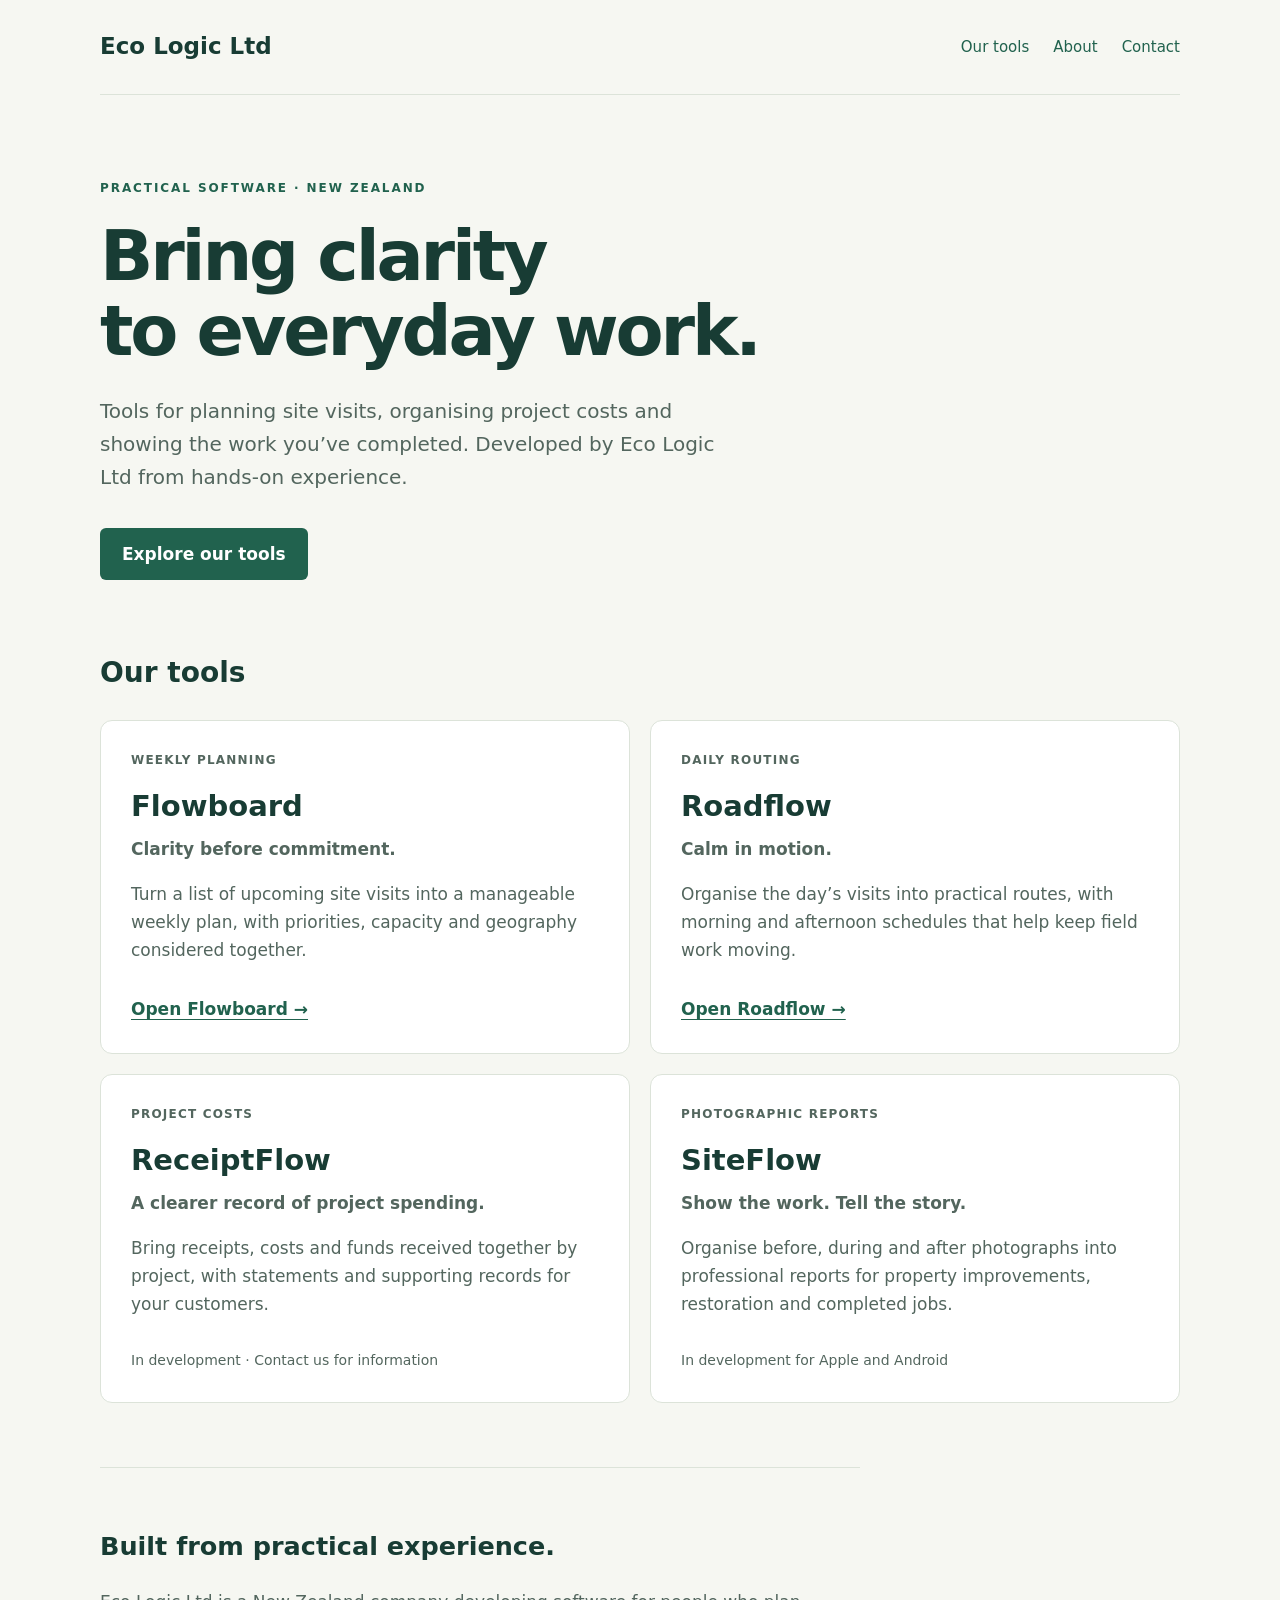
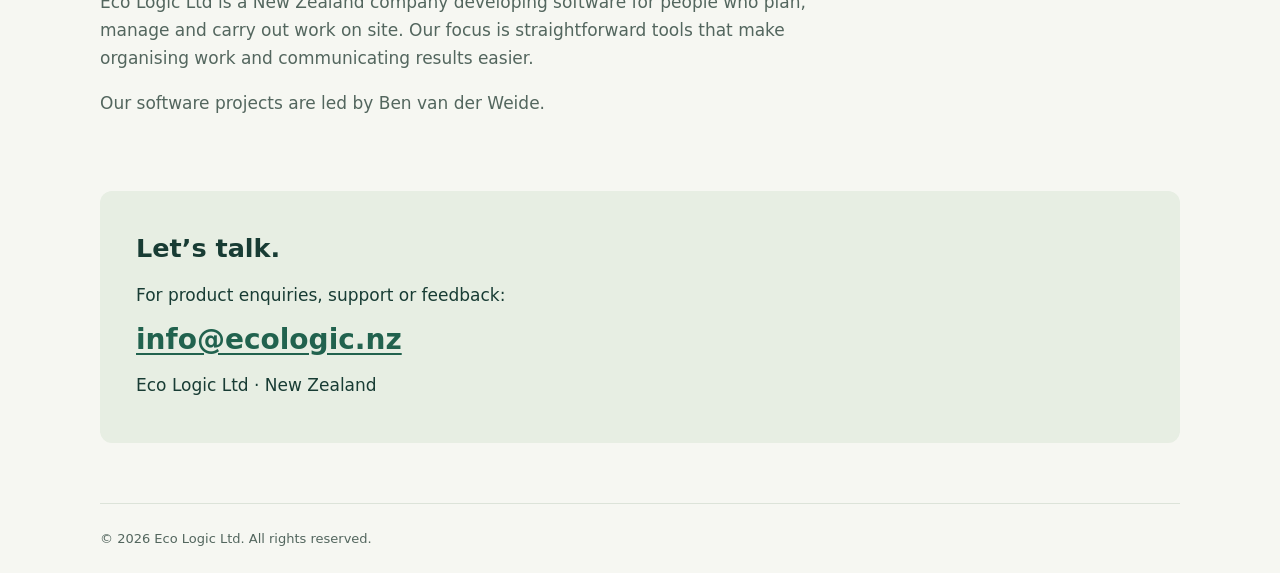
==== index.html @ ee763df4 "Add initial HTML structure for Eco Logic Ltd site" ====
<!DOCTYPE html>
<html lang="en-NZ">
<head>
  <meta charset="UTF-8">
  <meta name="viewport" content="width=device-width, initial-scale=1">
  <meta name="description"
        content="Eco Logic Ltd develops practical software for planning field work, managing project costs and documenting completed work.">
  <title>Eco Logic Ltd | Practical tools for everyday work</title>
  <style>
    :root {
      color-scheme: light;
      --ink: #183c34;
      --green: #21624e;
      --muted: #53665e;
      --paper: #f6f7f2;
      --line: #dce3d9;
    }
    * { box-sizing: border-box; }
    body {
      margin: 0;
      background: var(--paper);
      color: var(--ink);
      font: 17px/1.65 system-ui, -apple-system, sans-serif;
    }
    a { color: var(--green); text-underline-offset: 4px; }
    a:focus-visible {
      outline: 3px solid #b46d24;
      outline-offset: 5px;
    }
    .wrap { width: min(1080px, 90%); margin: auto; }
    header {
      display: flex;
      justify-content: space-between;
      align-items: center;
      gap: 20px;
      padding: 28px 0;
      border-bottom: 1px solid var(--line);
    }
    .brand { font-size: 23px; font-weight: 750; }
    nav { display: flex; gap: 24px; }
    nav a { font-size: 15px; text-decoration: none; }
    .hero { padding: 84px 0 70px; max-width: 820px; }
    .eyebrow {
      text-transform: uppercase;
      letter-spacing: .16em;
      font-size: 12px;
      font-weight: 750;
      color: var(--green);
    }
    h1 {
      font-size: clamp(38px, 6.5vw, 70px);
      line-height: 1.08;
      letter-spacing: -.045em;
      margin: 20px 0 25px;
    }
    .intro {
      max-width: 650px;
      font-size: 20px;
      color: var(--muted);
    }
    .button {
      display: inline-block;
      padding: 12px 22px;
      margin-top: 14px;
      background: var(--green);
      color: white;
      text-decoration: none;
      border-radius: 6px;
      font-weight: 650;
    }
    section { scroll-margin-top: 24px; }
    .section-heading { margin: 0 0 24px; font-size: 28px; }
    .apps {
      display: grid;
      grid-template-columns: repeat(2, minmax(0, 1fr));
      gap: 20px;
    }
    article {
      display: flex;
      flex-direction: column;
      padding: 30px;
      background: white;
      border: 1px solid var(--line);
      border-radius: 12px;
    }
    .category {
      font-size: 12px;
      font-weight: 750;
      letter-spacing: .1em;
      text-transform: uppercase;
      color: var(--muted);
    }
    h3 { margin: 12px 0 4px; font-size: 29px; }
    .tagline { margin: 0; font-weight: 650; }
    article p { color: var(--muted); }
    .app-link, .status { margin-top: auto; padding-top: 14px; }
    .app-link { font-weight: 650; }
    .status { font-size: 14px; color: var(--muted); }
    .about {
      margin-top: 64px;
      padding: 36px 0;
      border-top: 1px solid var(--line);
      max-width: 760px;
    }
    .about p { color: var(--muted); }
    .contact {
      margin: 20px 0 60px;
      padding: 36px;
      border-radius: 12px;
      background: #e7eee3;
    }
    .contact h2 { margin: 0 0 12px; }
    .contact p { margin: 8px 0; }
    .email { font-size: clamp(20px, 4vw, 28px); font-weight: 700; }
    footer {
      padding: 24px 0;
      border-top: 1px solid var(--line);
      color: var(--muted);
      font-size: 13px;
    }
    @media (max-width: 620px) {
      header { align-items: flex-start; flex-direction: column; gap: 10px; }
      .hero { padding: 50px 0; }
      .apps { grid-template-columns: 1fr; }
      article, .contact { padding: 24px; }
      .intro { font-size: 18px; }
    }
  </style>
</head>
<body>
  <div class="wrap">
    <header>
      <div class="brand">Eco Logic Ltd</div>
      <nav aria-label="Main navigation">
        <a href="#tools">Our tools</a>
        <a href="#about">About</a>
        <a href="#contact">Contact</a>
      </nav>
    </header>

    <main>
      <section class="hero" aria-labelledby="headline">
        <div class="eyebrow">Practical software · New Zealand</div>
        <h1 id="headline">Bring clarity<br>to everyday work.</h1>
        <p class="intro">
          Tools for planning site visits, organising project costs
          and showing the work you’ve completed.
          Developed by Eco Logic Ltd from hands-on experience.
        </p>
        <a class="button" href="#tools">Explore our tools</a>
      </section>

      <section id="tools" aria-labelledby="tools-title">
        <h2 class="section-heading" id="tools-title">Our tools</h2>
        <div class="apps">
          <article>
            <div class="category">Weekly planning</div>
            <h3>Flowboard</h3>
            <p class="tagline">Clarity before commitment.</p>
            <p>
              Turn a list of upcoming site visits into a manageable
              weekly plan, with priorities, capacity and geography
              considered together.
            </p>
            <a class="app-link" href="https://flowboard.streamlit.app">
              Open Flowboard →
            </a>
          </article>

          <article>
            <div class="category">Daily routing</div>
            <h3>Roadflow</h3>
            <p class="tagline">Calm in motion.</p>
            <p>
              Organise the day’s visits into practical routes,
              with morning and afternoon schedules that help
              keep field work moving.
            </p>
            <a class="app-link" href="https://roadflow.streamlit.app">
              Open Roadflow →
            </a>
          </article>

          <article>
            <div class="category">Project costs</div>
            <h3>ReceiptFlow</h3>
            <p class="tagline">A clearer record of project spending.</p>
            <p>
              Bring receipts, costs and funds received together
              by project, with statements and supporting records
              for your customers.
            </p>
            <div class="status">
              In development · Contact us for information
            </div>
          </article>

          <article>
            <div class="category">Photographic reports</div>
            <h3>SiteFlow</h3>
            <p class="tagline">Show the work. Tell the story.</p>
            <p>
              Organise before, during and after photographs into
              professional reports for property improvements,
              restoration and completed jobs.
            </p>
            <div class="status">
              In development for Apple and Android
            </div>
          </article>
        </div>
      </section>

      <section class="about" id="about" aria-labelledby="about-title">
        <h2 id="about-title">Built from practical experience.</h2>
        <p>
          Eco Logic Ltd is a New Zealand company developing software
          for people who plan, manage and carry out work on site.
          Our focus is straightforward tools that make organising
          work and communicating results easier.
        </p>
        <p>
          Our software projects are led by Ben van der Weide.
        </p>
      </section>

      <section class="contact" id="contact" aria-labelledby="contact-title">
        <h2 id="contact-title">Let’s talk.</h2>
        <p>For product enquiries, support or feedback:</p>
        <a class="email" href="mailto:info@ecologic.nz">info@ecologic.nz</a>
        <p>Eco Logic Ltd · New Zealand</p>
      </section>
    </main>

    <footer>
      © 2026 Eco Logic Ltd. All rights reserved.
    </footer>
  </div>
</body>
</html>
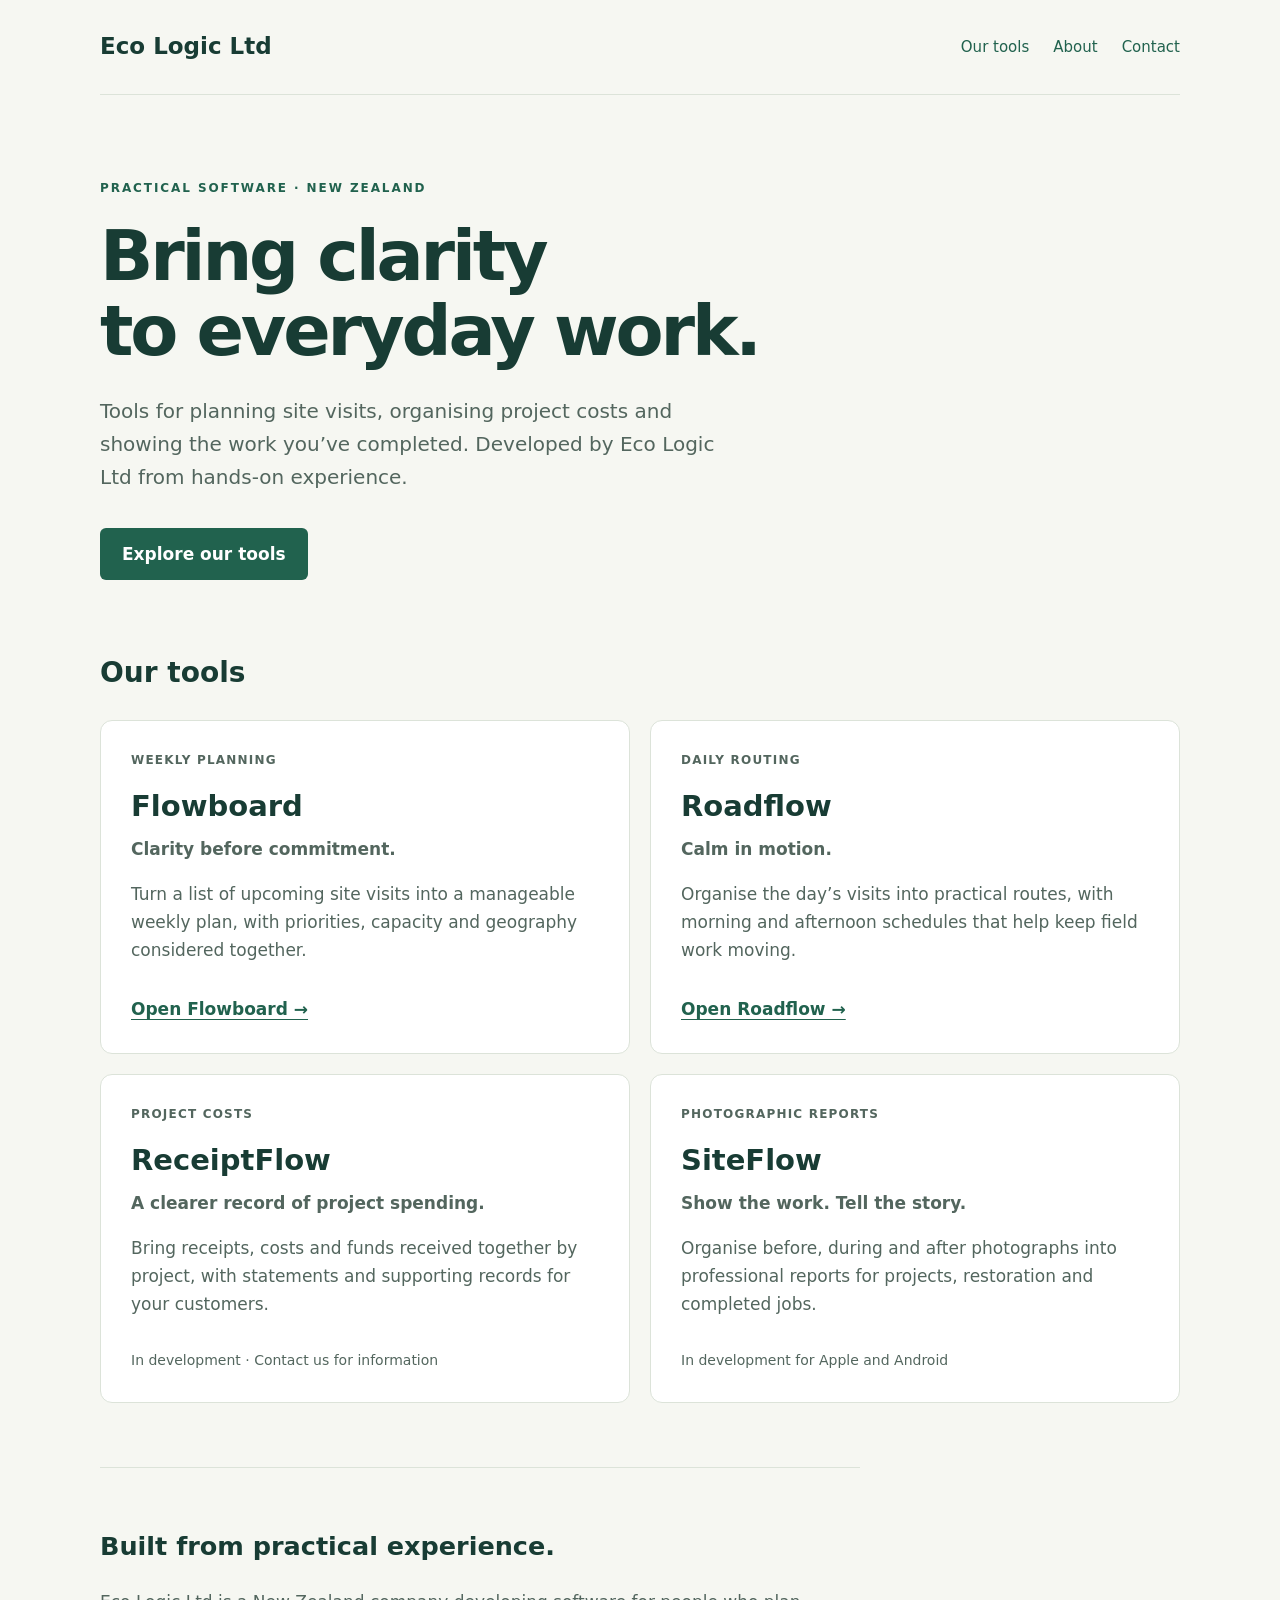
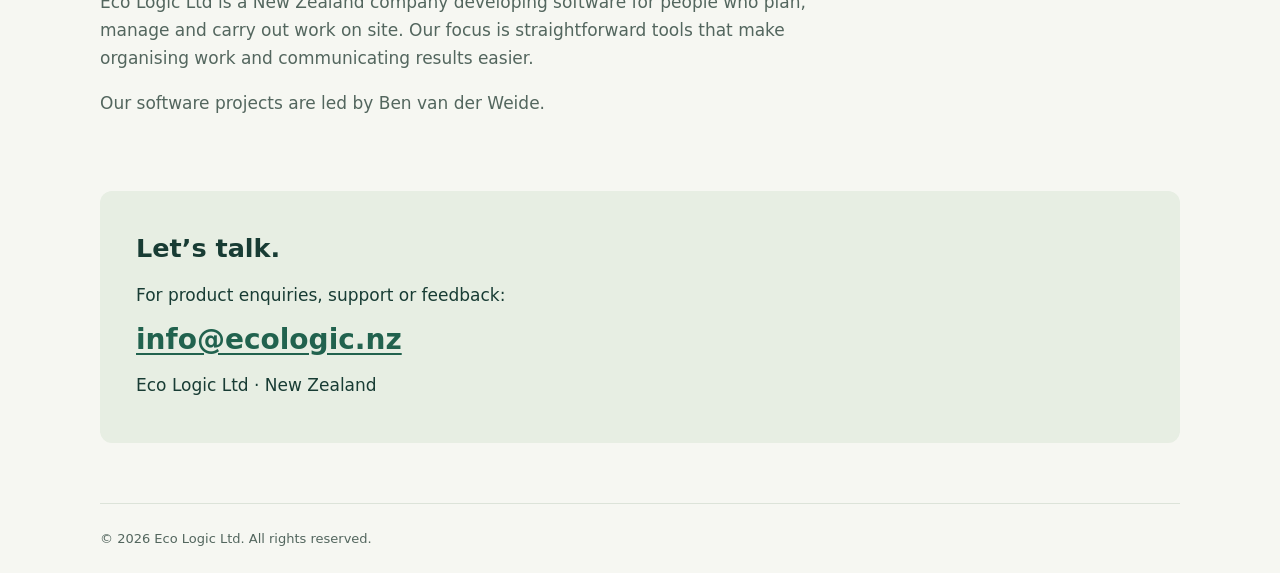
==== commit 86677e8b: "Update project description in index.htmlchanged SiteFlow description to projects from property impro" ====
--- a/index.html
+++ b/index.html
@@ -201,7 +201,7 @@
             <p class="tagline">Show the work. Tell the story.</p>
             <p>
               Organise before, during and after photographs into
-              professional reports for property improvements,
+              professional reports for projects,
               restoration and completed jobs.
             </p>
             <div class="status">
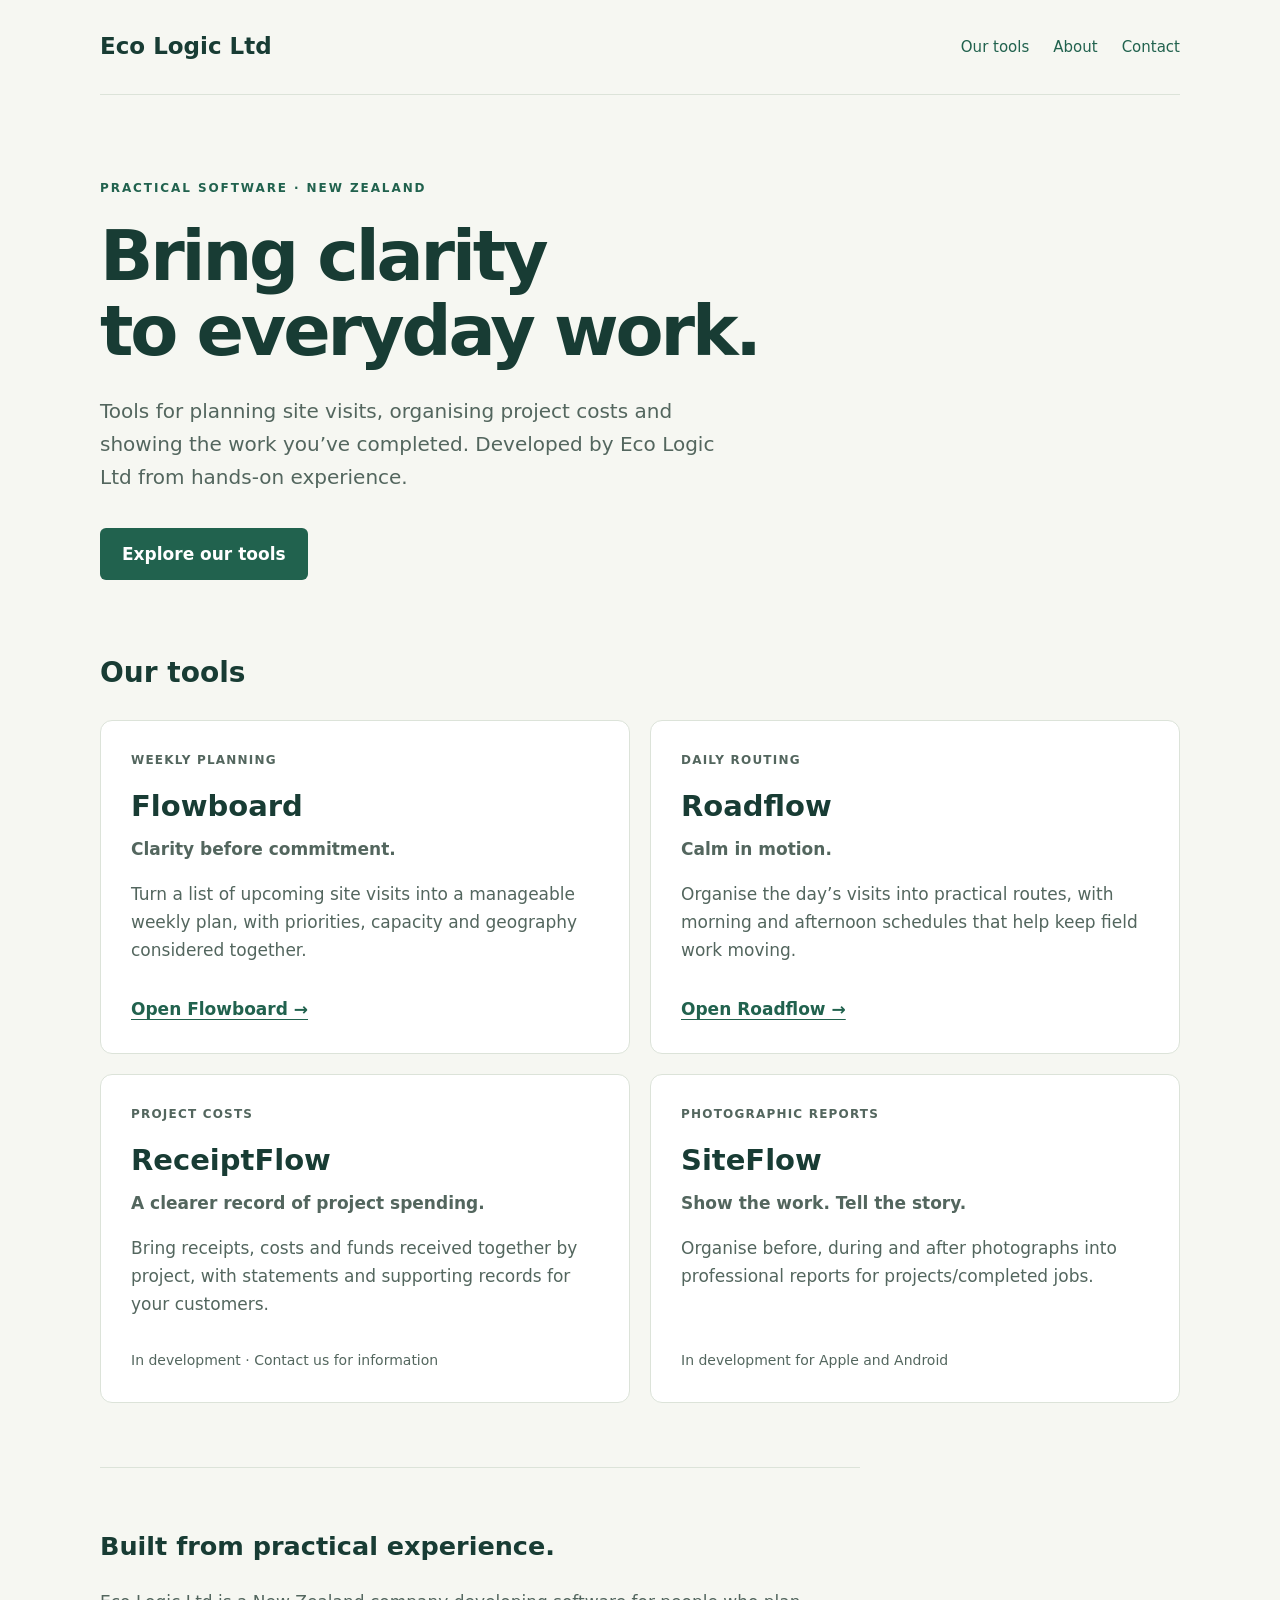
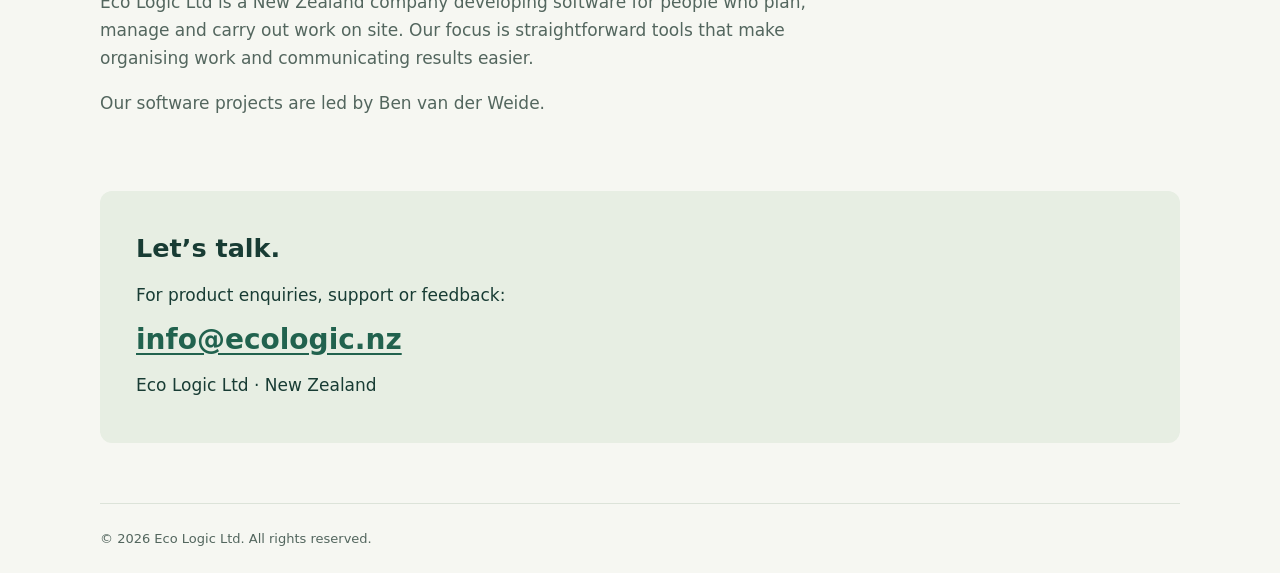
==== commit 0059f717: "Clarify SiteFlow report types in index.html Updated the text to clarify the types of reports." ====
--- a/index.html
+++ b/index.html
@@ -201,8 +201,7 @@
             <p class="tagline">Show the work. Tell the story.</p>
             <p>
               Organise before, during and after photographs into
-              professional reports for projects,
-              restoration and completed jobs.
+              professional reports for projects/completed jobs.
             </p>
             <div class="status">
               In development for Apple and Android
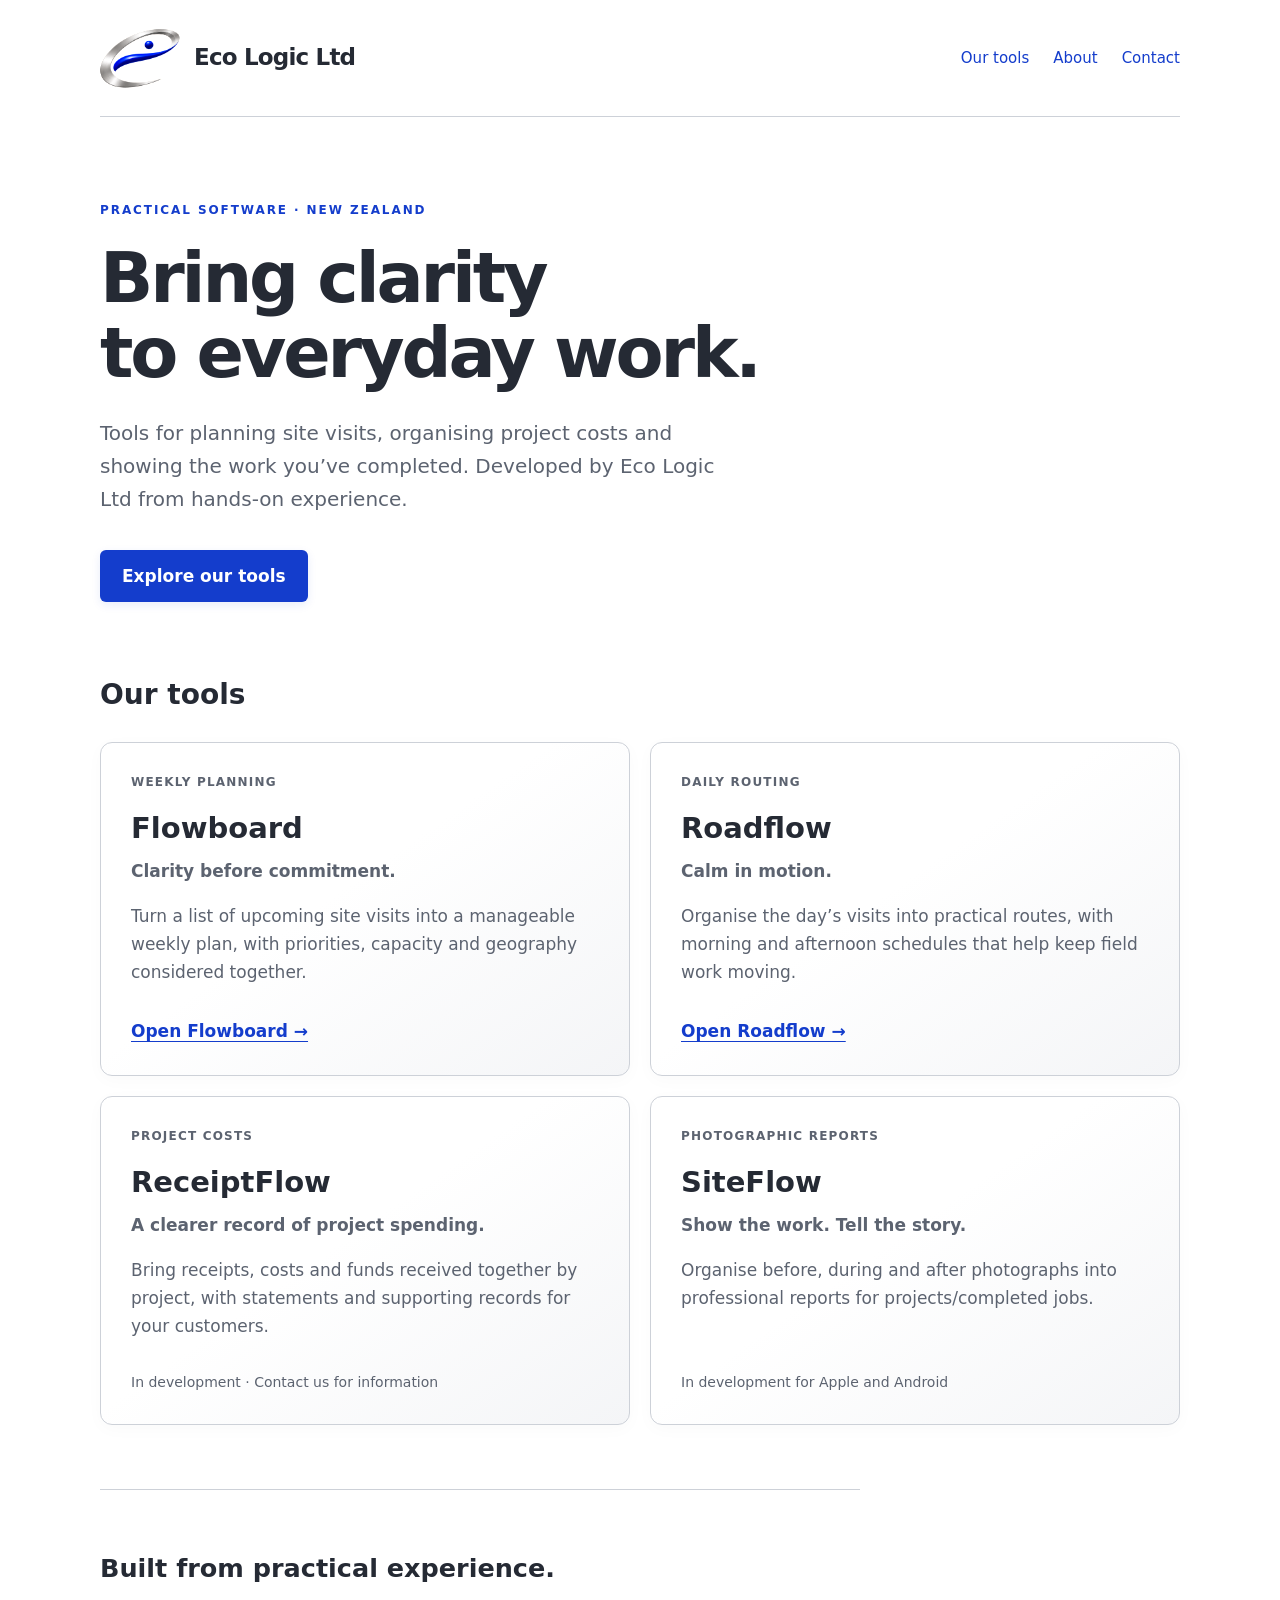
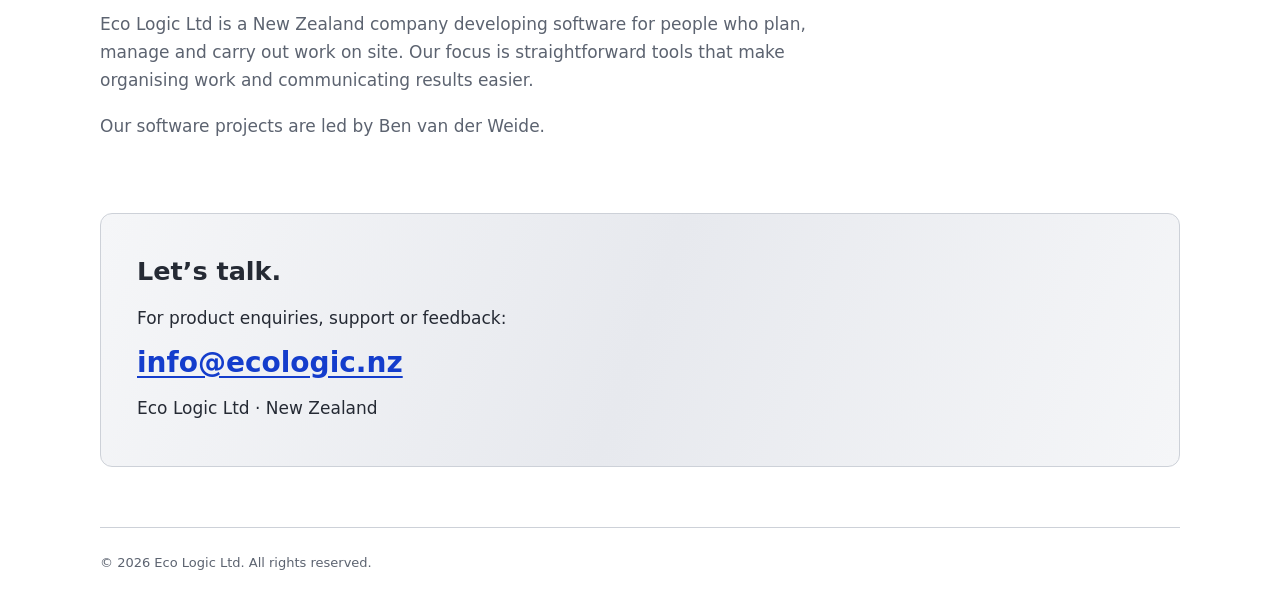
==== commit b333094d: "Apply Eco Logic cobalt and silver branding across website pages" ====
--- a/index.html
+++ b/index.html
@@ -9,11 +9,11 @@
   <style>
     :root {
       color-scheme: light;
-      --ink: #183c34;
-      --green: #21624e;
-      --muted: #53665e;
-      --paper: #f6f7f2;
-      --line: #dce3d9;
+      --ink: #252a34;
+      --cobalt: #143dcc;
+      --muted: #5c6370;
+      --paper: #ffffff;
+      --line: #cdd1d8;
     }
     * { box-sizing: border-box; }
     body {
@@ -22,9 +22,9 @@
       color: var(--ink);
       font: 17px/1.65 system-ui, -apple-system, sans-serif;
     }
-    a { color: var(--green); text-underline-offset: 4px; }
+    a { color: var(--cobalt); text-underline-offset: 4px; }
     a:focus-visible {
-      outline: 3px solid #b46d24;
+      outline: 3px solid #143dcc;
       outline-offset: 5px;
     }
     .wrap { width: min(1080px, 90%); margin: auto; }
@@ -45,7 +45,7 @@
       letter-spacing: .16em;
       font-size: 12px;
       font-weight: 750;
-      color: var(--green);
+      color: var(--cobalt);
     }
     h1 {
       font-size: clamp(38px, 6.5vw, 70px);
@@ -62,7 +62,7 @@
       display: inline-block;
       padding: 12px 22px;
       margin-top: 14px;
-      background: var(--green);
+      background: var(--cobalt);
       color: white;
       text-decoration: none;
       border-radius: 6px;
@@ -107,7 +107,7 @@
       margin: 20px 0 60px;
       padding: 36px;
       border-radius: 12px;
-      background: #e7eee3;
+      background: #f0f2f5;
     }
     .contact h2 { margin: 0 0 12px; }
     .contact p { margin: 8px 0; }
@@ -126,11 +126,12 @@
       .intro { font-size: 18px; }
     }
   </style>
+<link rel="stylesheet" href="/assets/brand.css">
 </head>
 <body>
   <div class="wrap">
     <header>
-      <div class="brand">Eco Logic Ltd</div>
+      <a class="brand" href="/" aria-label="Eco Logic Ltd home"><span class="brand-mark"><img src="/assets/eco-logic-logo.png" alt="" width="1568" height="1003"></span><span>Eco Logic Ltd</span></a>
       <nav aria-label="Main navigation">
         <a href="#tools">Our tools</a>
         <a href="#about">About</a>
--- a/assets/brand.css
+++ b/assets/brand.css
@@ -0,0 +1,55 @@
+/* Eco Logic: cobalt, brushed silver, charcoal and white. */
+:root {
+  --cobalt: #143dcc;
+  --ink: #252a34;
+  --muted: #5c6370;
+  --silver: #cdd1d8;
+  --paper: #fff;
+}
+header { align-items: center; }
+.brand {
+  display: inline-flex;
+  align-items: center;
+  gap: 14px;
+  color: var(--ink);
+  font-size: 23px;
+  font-weight: 750;
+  letter-spacing: -.035em;
+  text-decoration: none;
+  white-space: nowrap;
+}
+.brand-mark {
+  display: block;
+  position: relative;
+  overflow: hidden;
+  flex: 0 0 80px;
+  width: 80px;
+  height: 60px;
+}
+.brand-mark img {
+  position: absolute;
+  width: 126px;
+  height: auto;
+  max-width: none;
+  left: -23px;
+  top: -11px;
+  mix-blend-mode: multiply;
+  filter: contrast(1.12);
+}
+a:hover { color: #092790; }
+.brand:hover { color: var(--ink); }
+.button { background: var(--cobalt); box-shadow: 0 3px 10px #143dcc18; }
+.button:hover { background: #092790; color: #fff; }
+article {
+  background: linear-gradient(145deg, #fff 45%, #f4f5f7);
+  box-shadow: 0 4px 18px #252a3406;
+}
+.contact {
+  background: linear-gradient(110deg, #f5f6f8, #e7e9ee 50%, #f5f6f8);
+  border: 1px solid var(--silver);
+}
+footer { color: var(--muted); }
+@media (max-width: 620px) {
+  .brand { font-size: 22px; gap: 12px; }
+  header { align-items: flex-start; }
+}
